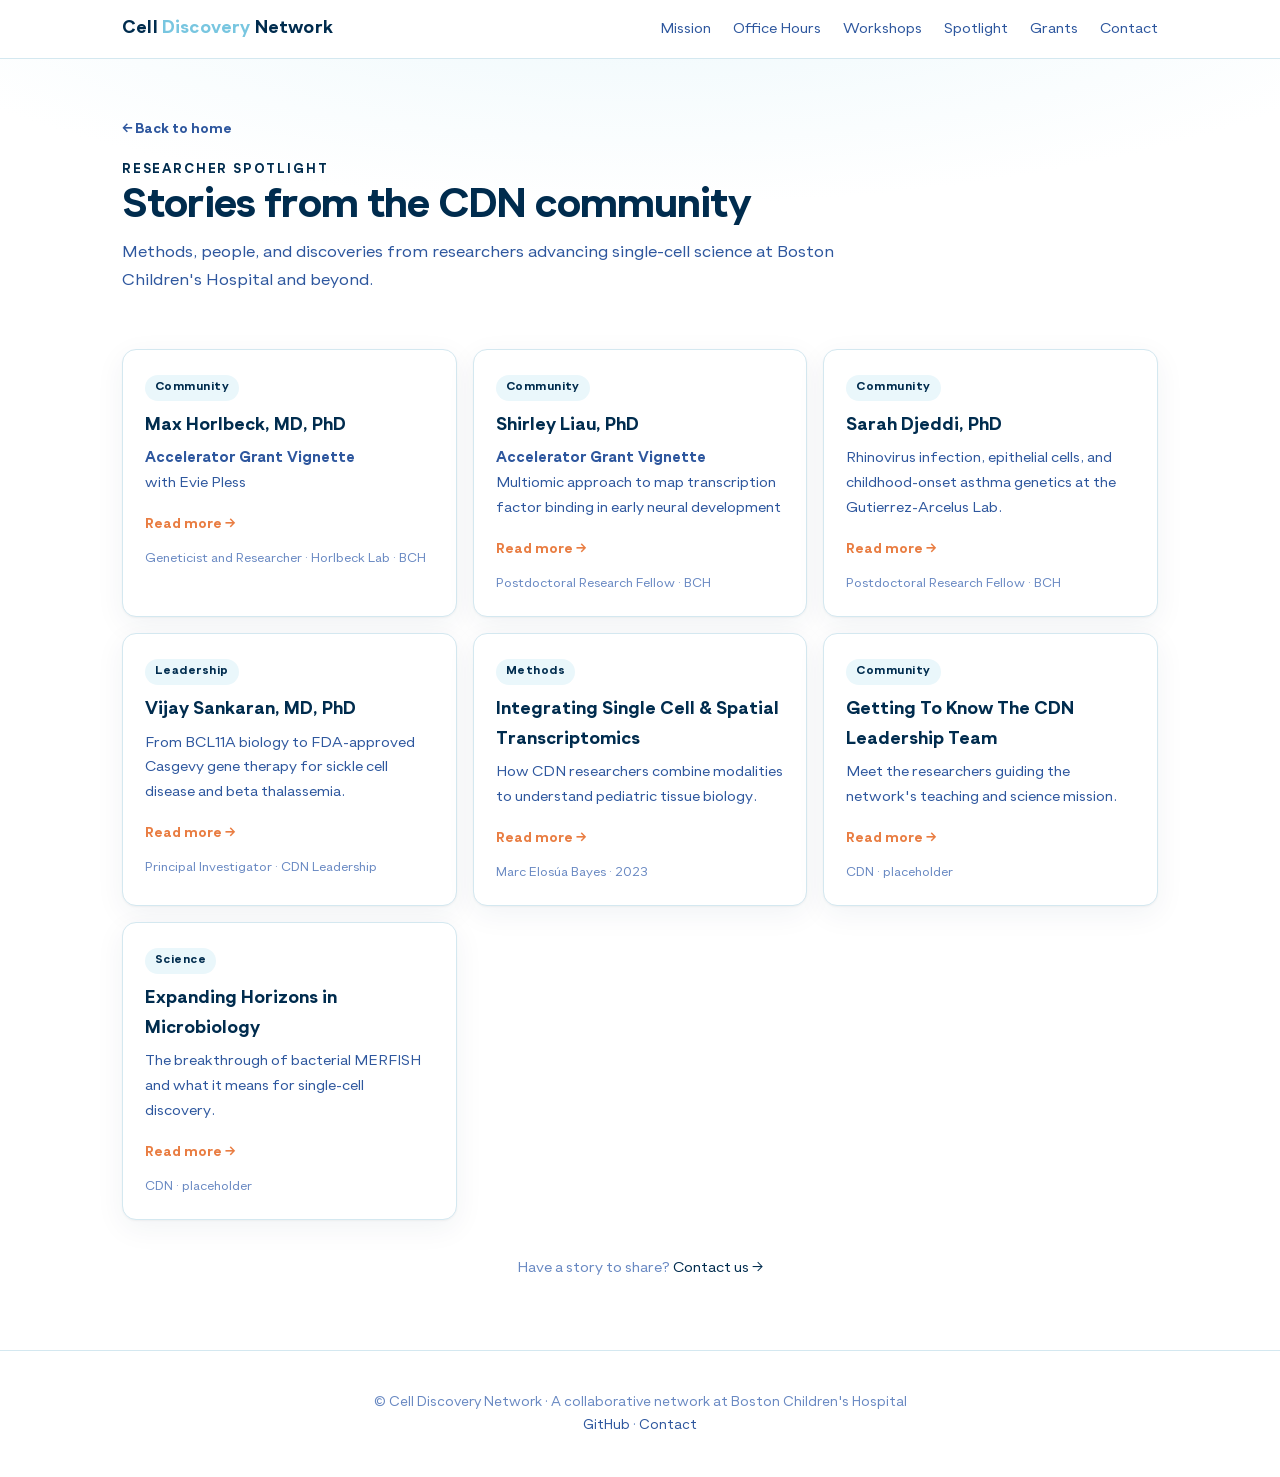
==== spotlight/index.html @ 31e7313d "fix formating" ====
<!DOCTYPE html>
<html lang="en">
<head>
  <meta charset="utf-8">
  <meta name="viewport" content="width=device-width, initial-scale=1">
  <title>Researcher Spotlight — Cell Discovery Network</title>
  <meta name="description" content="Stories from the Cell Discovery Network community — methods, people, and discoveries.">
  <link rel="stylesheet" href="../styles.css?v=2">
</head>
<body>

  <nav class="nav">
    <div class="wrap">
      <a class="brand" href="../index.html">Cell <span>Discovery</span> Network</a>
      <div class="links">
        <a href="../index.html#mission">Mission</a>
        <a href="../index.html#office-hours">Office Hours</a>
        <a href="../index.html#workshops">Workshops</a>
        <a href="./">Spotlight</a>
        <a href="../index.html#grants">Grants</a>
        <a href="../index.html#contact">Contact</a>
      </div>
    </div>
  </nav>

  <header class="page-hero">
    <div class="wrap">
      <a class="back" href="../index.html#spotlight">← Back to home</a>
      <div class="eyebrow">Researcher Spotlight</div>
      <h1>Stories from the CDN community</h1>
      <p class="lead" style="margin-bottom: 0;">
        Methods, people, and discoveries from researchers advancing single-cell science
        at Boston Children's Hospital and beyond.
      </p>
    </div>
  </header>

  <section>
    <div class="wrap">
      <div class="grid">
        <article class="card">
          <a class="card-link" href="max-horlbeck-evie-pless.html">
            <span class="pill pill-seafoam">Community</span>
            <h3>Max Horlbeck, MD, PhD</h3>
            <p><b>Accelerator Grant Vignette</b><br> with Evie Pless</p>
            <span class="more">Read more →</span>
            <div class="meta">Geneticist and Researcher · Horlbeck Lab · BCH</div>
          </a>
        </article>
        <article class="card">
          <a class="card-link" href="shirley-liau.html">
            <span class="pill pill-seafoam">Community</span>
            <h3>Shirley Liau, PhD</h3>
            <p><b>Accelerator Grant Vignette</b><br> Multiomic approach to map transcription factor binding in early neural development</p>
            <span class="more">Read more →</span>
            <div class="meta">Postdoctoral Research Fellow · BCH</div>
          </a>
        </article>
        <article class="card">
          <a class="card-link" href="sarah-djeddi.html">
            <span class="pill pill-seafoam">Community</span>
            <h3>Sarah Djeddi, PhD</h3>
            <p>Rhinovirus infection, epithelial cells, and childhood-onset asthma genetics at the Gutierrez-Arcelus Lab.</p>
            <span class="more">Read more →</span>
            <div class="meta">Postdoctoral Research Fellow · BCH</div>
          </a>
        </article>
        <article class="card">
          <a class="card-link" href="vijay-sankaran.html">
            <span class="pill pill-gold">Leadership</span>
            <h3>Vijay Sankaran, MD, PhD</h3>
            <p>From BCL11A biology to FDA-approved Casgevy gene therapy for sickle cell disease and beta thalassemia.</p>
            <span class="more">Read more →</span>
            <div class="meta">Principal Investigator · CDN Leadership</div>
          </a>
        </article>
        <article class="card">
          <a class="card-link" href="single-cell-spatial.html">
            <span class="pill pill-lavender">Methods</span>
            <h3>Integrating Single Cell &amp; Spatial Transcriptomics</h3>
            <p>How CDN researchers combine modalities to understand pediatric tissue biology.</p>
            <span class="more">Read more →</span>
            <div class="meta">Marc Elosúa Bayes · 2023</div>
          </a>
        </article>
        <article class="card">
          <a class="card-link" href="leadership-team.html">
            <span class="pill pill-seafoam">Community</span>
            <h3>Getting To Know The CDN Leadership Team</h3>
            <p>Meet the researchers guiding the network's teaching and science mission.</p>
            <span class="more">Read more →</span>
            <div class="meta">CDN · placeholder</div>
          </a>
        </article>
        <article class="card">
          <a class="card-link" href="bacterial-merfish.html">
            <span class="pill pill-gold">Science</span>
            <h3>Expanding Horizons in Microbiology</h3>
            <p>The breakthrough of bacterial MERFISH and what it means for single-cell discovery.</p>
            <span class="more">Read more →</span>
            <div class="meta">CDN · placeholder</div>
          </a>
        </article>
      </div>

      <p style="margin-top: 36px; text-align: center; color: var(--muted); font-size: 15px;">
        Have a story to share?
        <a href="mailto:celldiscoverynetwork@childrens.harvard.edu?subject=Researcher%20Spotlight%20submission">Contact us →</a>
      </p>
    </div>
  </section>

  <footer>
    <div class="wrap">
      © Cell Discovery Network · A collaborative network at Boston Children's Hospital<br>
      <a href="https://github.com/CellDiscoveryNetwork">GitHub</a> ·
      <a href="mailto:celldiscoverynetwork@childrens.harvard.edu">Contact</a>
    </div>
  </footer>

</body>
</html>
---- styles.css ----
/* ===== Cell Discovery Network — landing page ===== */

@font-face {
  font-family: "Gramatika";
  src: url("assets/fonts/Gramatika-Regular.ttf") format("truetype");
  font-weight: 400;
  font-style: normal;
  font-display: swap;
}
@font-face {
  font-family: "Gramatika";
  src: url("assets/fonts/Gramatika-Medium.ttf") format("truetype");
  font-weight: 500;
  font-style: normal;
  font-display: swap;
}
@font-face {
  font-family: "Gramatika";
  src: url("assets/fonts/Gramatika-Bold.ttf") format("truetype");
  font-weight: 600;
  font-style: normal;
  font-display: swap;
}
@font-face {
  font-family: "Gramatika";
  src: url("assets/fonts/Gramatika-Bold.ttf") format("truetype");
  font-weight: 700;
  font-style: normal;
  font-display: swap;
}

:root {
  --bg: #ffffff;
  --bg-soft: #f0f9fc;
  --bg-card: #ffffff;
  --ink: #002c4e;
  --ink-soft: #2e579e;
  --muted: #6888c2;
  --line: #d4e8f0;
  --accent: #002c4e;
  --accent-2: #e97d42;
  --accent-soft: #eaf7fb;
  --cdn-sky: #78c6e0;
  --cdn-seafoam: #6abcb6;
  --cdn-lavender: #d48bd3;
  --cdn-gold: #ffb653;
  --max: 1080px;
  --radius: 14px;
  --shadow: 0 1px 2px rgba(0, 0, 0, 0.04), 0 8px 30px rgba(0, 44, 78, 0.06);
  /* Brand font: Gramatika (self-hosted). Urbanist only as emergency fallback. */
  --font: "Gramatika", "Urbanist", -apple-system, BlinkMacSystemFont, "Segoe UI", sans-serif;
}

* { box-sizing: border-box; }
html { scroll-behavior: smooth; }
body {
  margin: 0;
  background: var(--bg);
  color: var(--ink);
  font-family: var(--font);
  font-weight: 400;
  font-size: 17px;
  line-height: 1.65;
  -webkit-font-smoothing: antialiased;
}

a { color: var(--accent); text-decoration: none; }
a:hover { text-decoration: underline; }
.wrap { max-width: var(--max); margin: 0 auto; padding: 0 22px; }

.nav {
  position: sticky;
  top: 0;
  z-index: 50;
  background: rgba(255, 255, 255, 0.86);
  backdrop-filter: saturate(180%) blur(10px);
  border-bottom: 1px solid var(--line);
}
.nav .wrap {
  display: flex;
  align-items: center;
  justify-content: space-between;
  height: 58px;
}
.nav .brand {
  font-weight: 600;
  letter-spacing: 0.01em;
  font-size: 18px;
  color: var(--ink);
}
.nav .brand span { color: var(--cdn-sky); }
.nav .links { display: flex; gap: 22px; font-size: 15px; }
.nav .links a { color: var(--ink-soft); }
.nav .links a:hover { color: var(--accent); text-decoration: none; }
@media (max-width: 720px) { .nav .links { display: none; } }

.hero {
  padding: 72px 0 46px;
  text-align: center;
  background: radial-gradient(1200px 380px at 50% -120px, var(--accent-soft), transparent 70%);
}
.eyebrow {
  font-size: 13px;
  letter-spacing: 0.14em;
  text-transform: uppercase;
  color: var(--accent);
  font-weight: 600;
}
.hero h1 {
  font-family: var(--font);
  font-size: clamp(32px, 5vw, 56px);
  line-height: 1.12;
  margin: 14px auto 0;
  font-weight: 700;
  max-width: 820px;
  letter-spacing: -0.02em;
}
.hero .tag {
  font-size: clamp(17px, 2.2vw, 20px);
  color: var(--ink-soft);
  max-width: 720px;
  margin: 18px auto 0;
}

.btns {
  display: flex;
  flex-wrap: wrap;
  gap: 12px;
  justify-content: center;
  margin: 30px 0 4px;
}
.btn {
  display: inline-flex;
  align-items: center;
  gap: 9px;
  border: 1px solid var(--line);
  background: var(--bg-card);
  color: var(--ink);
  padding: 11px 18px;
  border-radius: 999px;
  font-weight: 600;
  font-size: 15px;
  box-shadow: var(--shadow);
  transition: 0.15s;
}
.btn:hover { text-decoration: none; transform: translateY(-1px); border-color: var(--accent); color: var(--accent); }
.btn.primary { background: var(--accent); color: #fff; border-color: var(--accent); }
.btn.primary:hover { background: #001f38; color: #fff; }
.btn.cta { background: var(--accent-2); color: #fff; border-color: var(--accent-2); }
.btn.cta:hover { background: #d56a2f; color: #fff; border-color: #d56a2f; }

section { padding: 54px 0; }
section.alt {
  background: var(--bg-soft);
  border-top: 1px solid var(--line);
  border-bottom: 1px solid var(--line);
}
.h2 {
  font-family: var(--font);
  font-size: clamp(26px, 3.6vw, 38px);
  font-weight: 700;
  margin: 0 0 6px;
  letter-spacing: -0.02em;
}
.lead { color: var(--ink-soft); max-width: 760px; margin: 0 0 26px; }
.center { text-align: center; margin-left: auto; margin-right: auto; }

.calendar-wrap {
  border: 1px solid var(--line);
  border-radius: var(--radius);
  overflow: hidden;
  box-shadow: var(--shadow);
  background: var(--bg-card);
}
.calendar-wrap iframe {
  display: block;
  width: 100%;
  height: 600px;
  border: 0;
}
@media (max-width: 720px) {
  .calendar-wrap iframe { height: 450px; }
}

.grid { display: grid; grid-template-columns: repeat(3, 1fr); gap: 16px; }
@media (max-width: 820px) { .grid { grid-template-columns: 1fr; } }

.card {
  background: var(--bg-card);
  border: 1px solid var(--line);
  border-radius: var(--radius);
  padding: 22px;
  box-shadow: var(--shadow);
}
.card h3 { margin: 0 0 6px; font-size: 18px; font-weight: 600; }
.card .pill {
  display: inline-block;
  font-size: 12px;
  font-weight: 600;
  letter-spacing: 0.04em;
  color: var(--accent);
  background: var(--accent-soft);
  padding: 3px 10px;
  border-radius: 999px;
  margin-bottom: 10px;
}
.card p { margin: 0 0 14px; color: var(--ink-soft); font-size: 15px; }
.card .more { font-weight: 600; font-size: 14px; color: var(--accent-2); }
.card .meta { font-size: 13px; color: var(--muted); margin-top: 10px; }

.cats { display: grid; grid-template-columns: repeat(4, 1fr); gap: 14px; }
@media (max-width: 820px) { .cats { grid-template-columns: repeat(2, 1fr); } }
.cat {
  border: 1px solid var(--line);
  border-radius: var(--radius);
  padding: 18px;
  background: var(--bg-card);
  box-shadow: var(--shadow);
}
.cat h4 { margin: 0 0 6px; font-size: 16px; font-weight: 600; }
.cat p { margin: 0; font-size: 14px; color: var(--ink-soft); }
.cat a { font-weight: 600; font-size: 14px; }

.pill-seafoam { color: #3d8a84; background: #e8f6f5; }
.pill-lavender { color: #9a4a99; background: #f9edf9; }
.pill-gold { color: #b87a00; background: #fff4e3; }

.video-highlight {
  margin-top: 36px;
  padding: 28px;
  background: var(--bg-card);
  border: 1px solid var(--line);
  border-radius: var(--radius);
  box-shadow: var(--shadow);
}
.video-highlight h3 {
  margin: 0 0 6px;
  font-size: 20px;
  font-weight: 600;
}
.video-highlight > p {
  margin: 0 0 18px;
  color: var(--ink-soft);
  font-size: 15px;
  max-width: 720px;
}
.video-wrap {
  position: relative;
  width: 100%;
  aspect-ratio: 16 / 9;
  border-radius: 10px;
  overflow: hidden;
  background: #001a2e;
}
.video-wrap iframe {
  position: absolute;
  inset: 0;
  width: 100%;
  height: 100%;
  border: 0;
}

.team-grid { display: grid; grid-template-columns: repeat(2, 1fr); gap: 16px; }
@media (max-width: 720px) { .team-grid { grid-template-columns: 1fr; } }
.team-grid .card h3 { font-size: 17px; }

.contact-list { list-style: none; padding: 0; margin: 0; }
.contact-list li { margin: 0 0 10px; color: var(--ink-soft); }
.contact-list a { font-weight: 600; }

footer {
  padding: 40px 0;
  border-top: 1px solid var(--line);
  color: var(--muted);
  font-size: 14px;
  text-align: center;
}
footer a { color: var(--ink-soft); }

/* Spotlight archive & story pages */
.page-hero {
  padding: 56px 0 0;
  background: radial-gradient(1200px 380px at 50% -120px, var(--accent-soft), transparent 70%);
}
.page-hero .back {
  display: inline-block;
  font-size: 14px;
  font-weight: 600;
  color: var(--ink-soft);
  margin-bottom: 18px;
}
.page-hero .back:hover { color: var(--accent); text-decoration: none; }
.page-hero h1 {
  font-size: clamp(28px, 4vw, 42px);
  font-weight: 700;
  letter-spacing: -0.02em;
  margin: 0 0 10px;
  max-width: 820px;
  line-height: 1.15;
}
.story {
  padding: 12px 0 64px;
}
.story-meta {
  color: var(--muted);
  font-size: 14px;
  margin: 0 0 12px;
}
.story-body {
  max-width: 720px;
}
.story-affiliation {
  display: grid;
  gap: 6px;
  margin: 0 0 28px;
  padding: 16px 18px;
  background: var(--bg-soft);
  border: 1px solid var(--line);
  border-radius: var(--radius);
  color: var(--ink-soft);
  font-size: 15px;
}
.story-affiliation a {
  color: inherit;
  text-decoration: underline;
  text-underline-offset: 2px;
}
.story-affiliation a:hover {
  color: var(--accent-2);
}
.story-portrait {
  margin: 0 0 28px;
  max-width: 280px;
}
.story-portrait img {
  display: block;
  width: 100%;
  height: auto;
  border-radius: 12px;
  border: 1px solid var(--line);
  box-shadow: var(--shadow);
}
.story-body p {
  color: var(--ink-soft);
  margin: 0 0 1.1em;
}
.story-body h2 {
  font-size: 22px;
  font-weight: 700;
  margin: 1.6em 0 0.5em;
  letter-spacing: -0.01em;
}
.story-figure {
  margin: 1.6em 0;
  text-align: left;
}
.story-figure img {
  display: block;
  width: auto;
  max-width: 100%;
  height: auto;
  margin: 0 auto;
  border-radius: 10px;
  border: 1px solid var(--line);
  background: var(--bg-card);
}
.story-figure figcaption {
  margin-top: 10px;
  font-size: 14px;
  color: var(--muted);
  line-height: 1.5;
  text-align: left;
}
.story-body .refs {
  padding-left: 1.2em;
  margin: 0 0 1.2em;
}
.story-body .refs li {
  margin: 0 0 0.75em;
  color: var(--ink-soft);
  font-size: 14.5px;
  line-height: 1.55;
}
.story-nav {
  margin-top: 40px;
  padding-top: 24px;
  border-top: 1px solid var(--line);
  display: flex;
  flex-wrap: wrap;
  gap: 12px;
  justify-content: space-between;
}
.card a.card-link {
  color: inherit;
  text-decoration: none;
  display: block;
}
.card a.card-link:hover h3 { color: var(--accent-2); }
.card a.card-link:hover { text-decoration: none; }
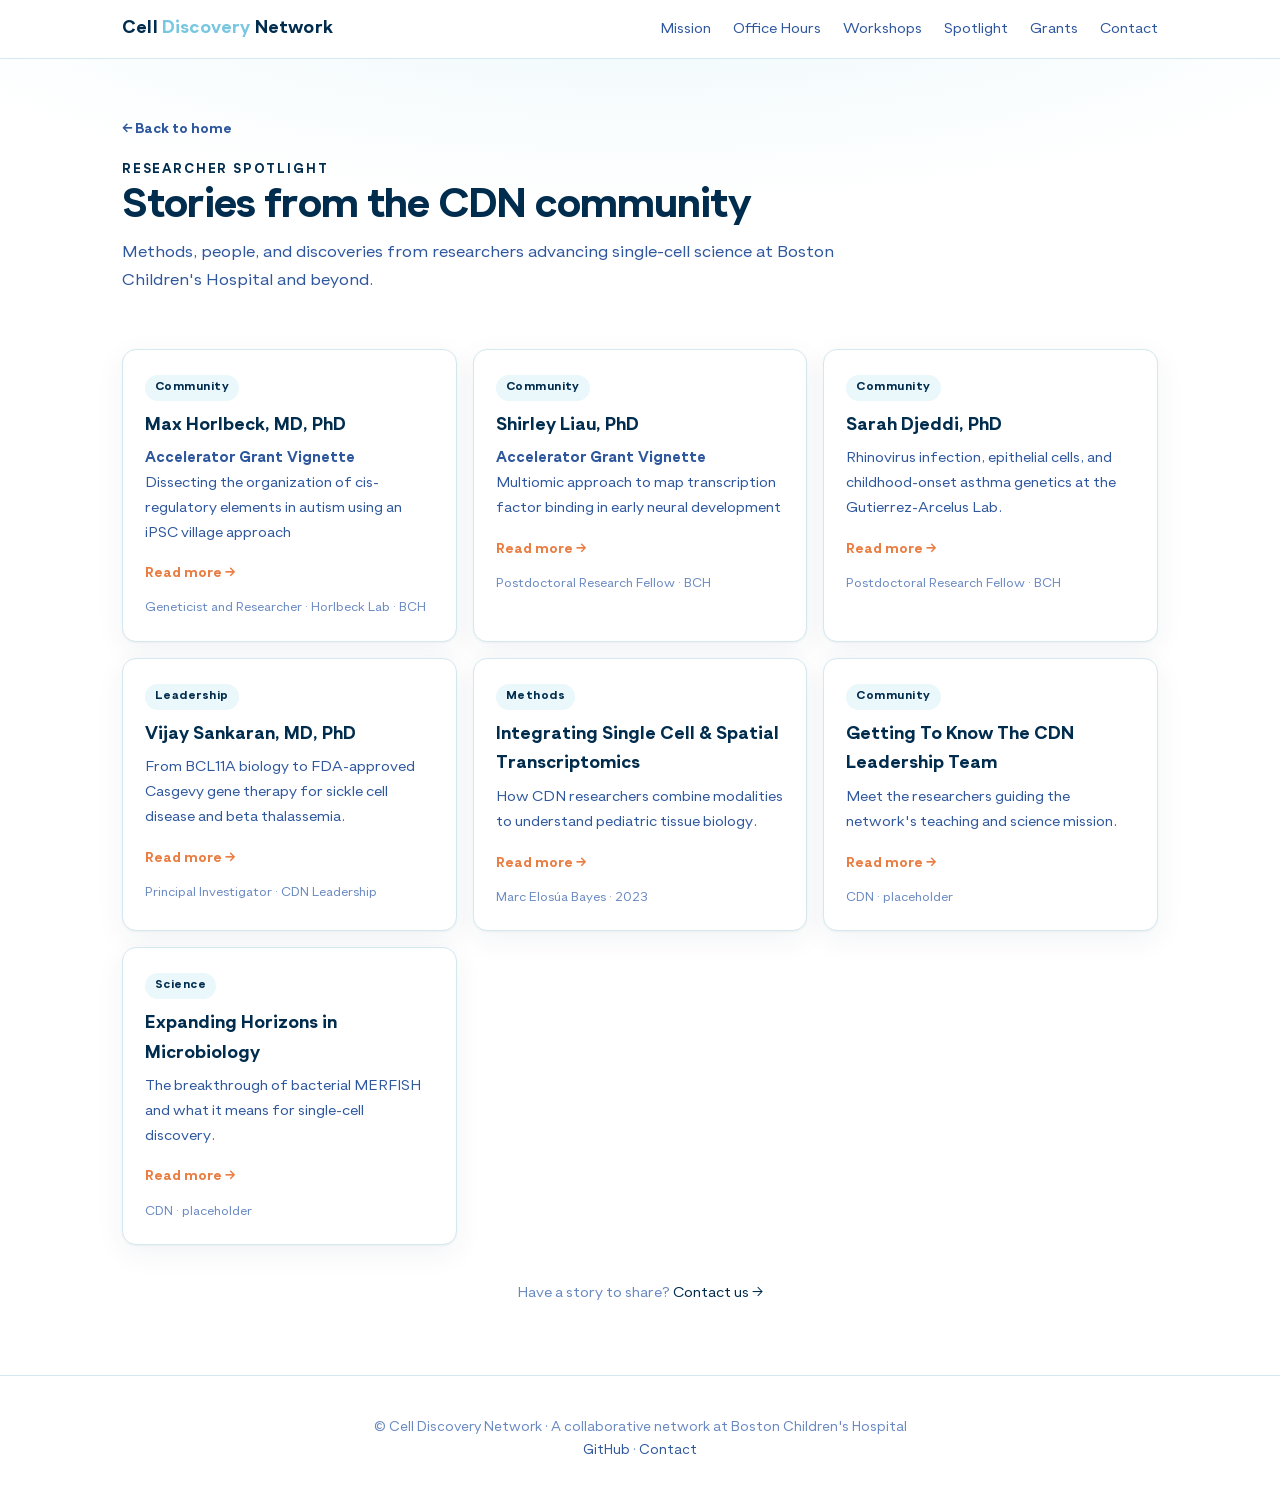
==== commit fc93354d: "change MH-EP card" ====
--- a/spotlight/index.html
+++ b/spotlight/index.html
@@ -5,7 +5,7 @@
   <meta name="viewport" content="width=device-width, initial-scale=1">
   <title>Researcher Spotlight — Cell Discovery Network</title>
   <meta name="description" content="Stories from the Cell Discovery Network community — methods, people, and discoveries.">
-  <link rel="stylesheet" href="../styles.css?v=2">
+  <link rel="stylesheet" href="../styles.css?v=3">
 </head>
 <body>
 
@@ -42,7 +42,7 @@
           <a class="card-link" href="max-horlbeck-evie-pless.html">
             <span class="pill pill-seafoam">Community</span>
             <h3>Max Horlbeck, MD, PhD</h3>
-            <p><b>Accelerator Grant Vignette</b><br> with Evie Pless</p>
+            <p><b>Accelerator Grant Vignette</b><br>Dissecting the organization of cis-regulatory elements in autism using an iPSC village approach</p>
             <span class="more">Read more →</span>
             <div class="meta">Geneticist and Researcher · Horlbeck Lab · BCH</div>
           </a>
--- a/styles.css
+++ b/styles.css
@@ -371,6 +371,28 @@
   line-height: 1.5;
   text-align: left;
 }
+.story-table {
+  width: auto;
+  max-width: 100%;
+  margin: 1.6em auto;
+  border-collapse: collapse;
+  font-size: 15px;
+  color: var(--ink-soft);
+  text-align: left;
+}
+.story-table th,
+.story-table td {
+  border: 1px solid var(--ink);
+  padding: 10px 14px;
+  text-align: left;
+  font-weight: 400;
+}
+.story-table tr:first-child th,
+.story-table tr:first-child td,
+.story-table tr:last-child th,
+.story-table tr:last-child td {
+  font-weight: 700;
+}
 .story-body .refs {
   padding-left: 1.2em;
   margin: 0 0 1.2em;
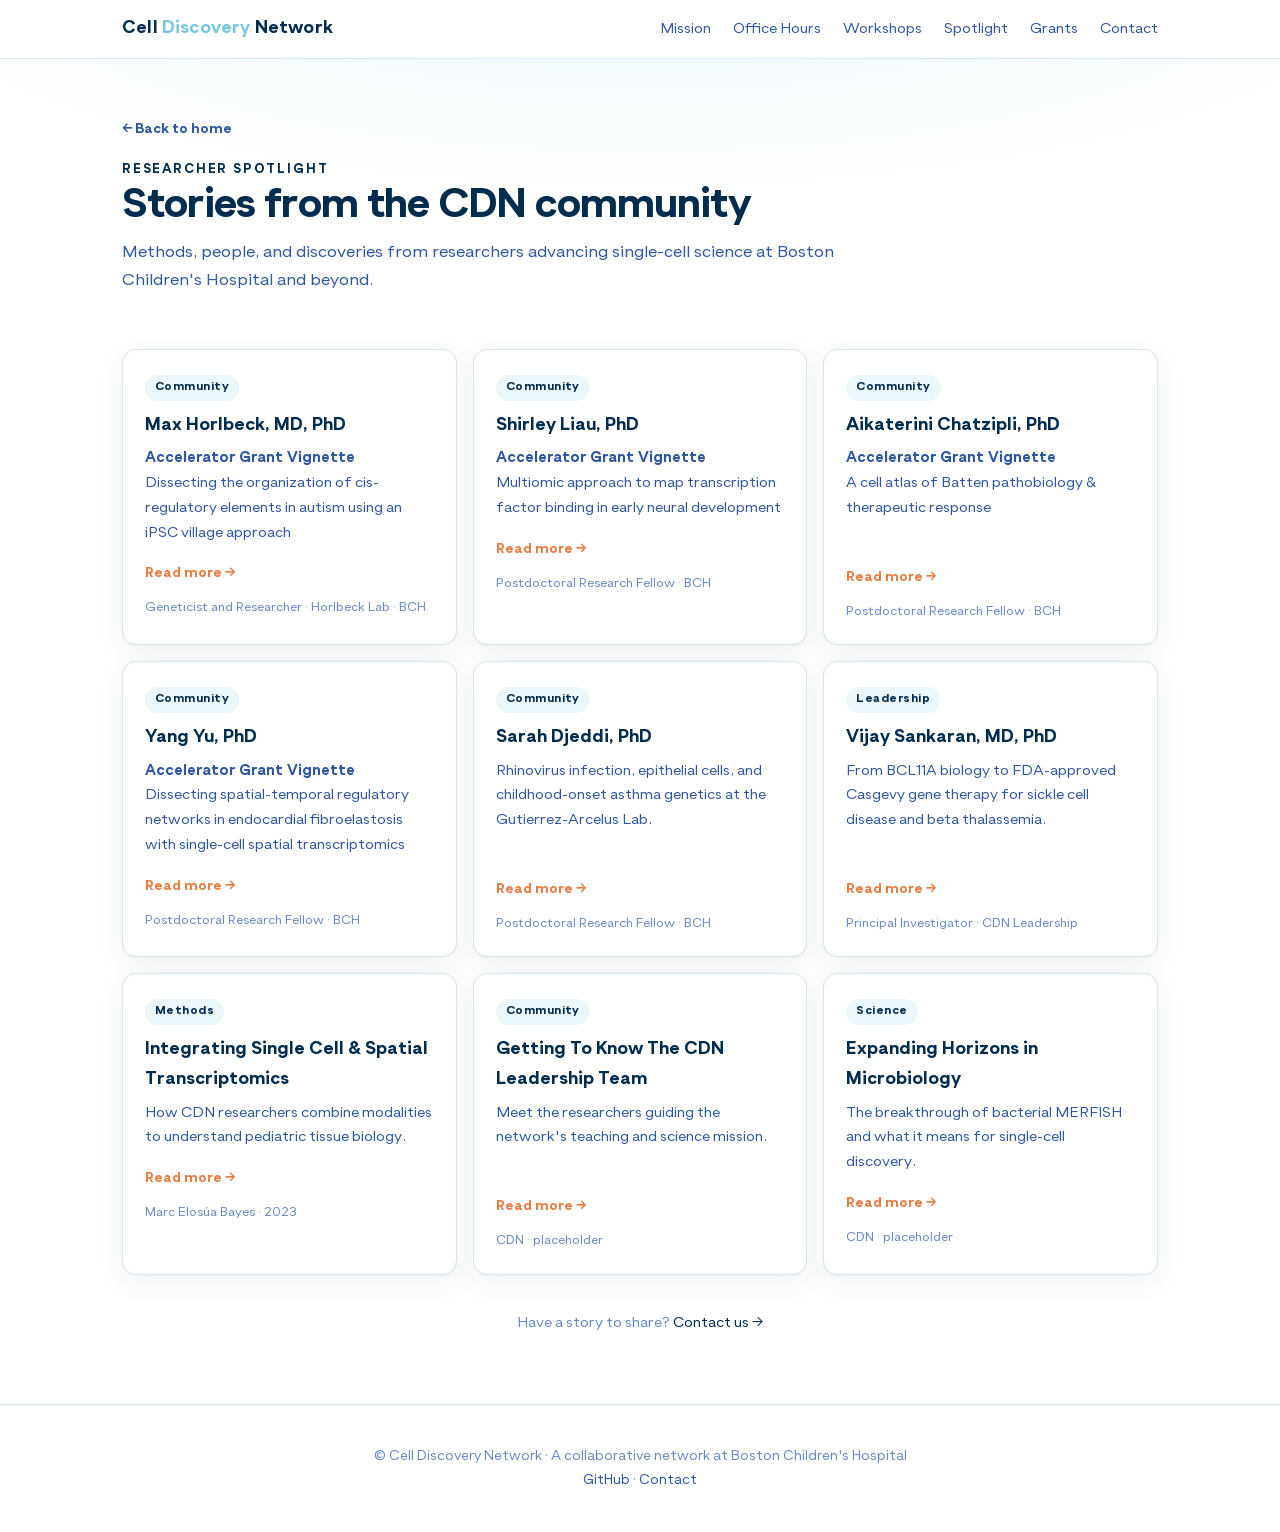
==== commit 3718fc7a: "update index.htmls" ====
--- a/spotlight/index.html
+++ b/spotlight/index.html
@@ -57,10 +57,28 @@
           </a>
         </article>
         <article class="card">
+          <a class="card-link" href="aikaterini-chatzipli.pdf">
+            <span class="pill pill-seafoam">Community</span>
+            <h3>Aikaterini Chatzipli, PhD</h3>
+            <p><b>Accelerator Grant Vignette</b><br> A cell atlas of Batten pathobiology & therapeutic response</p><br>
+            <span class="more">Read more →</span>
+            <div class="meta">Postdoctoral Research Fellow · BCH</div>
+          </a>
+        </article>
+        <article class="card">
+          <a class="card-link" href="yang-yu.pdf">
+            <span class="pill pill-seafoam">Community</span>
+            <h3>Yang Yu, PhD</h3>
+            <p><b>Accelerator Grant Vignette</b><br> Dissecting spatial-temporal regulatory networks in endocardial fibroelastosis with single-cell spatial transcriptomics</p>
+            <span class="more">Read more →</span>
+            <div class="meta">Postdoctoral Research Fellow · BCH</div>
+          </a>
+        </article>
+        <article class="card">
           <a class="card-link" href="sarah-djeddi.html">
             <span class="pill pill-seafoam">Community</span>
             <h3>Sarah Djeddi, PhD</h3>
-            <p>Rhinovirus infection, epithelial cells, and childhood-onset asthma genetics at the Gutierrez-Arcelus Lab.</p>
+            <p>Rhinovirus infection, epithelial cells, and childhood-onset asthma genetics at the Gutierrez-Arcelus Lab.</p><br>
             <span class="more">Read more →</span>
             <div class="meta">Postdoctoral Research Fellow · BCH</div>
           </a>
@@ -69,7 +87,7 @@
           <a class="card-link" href="vijay-sankaran.html">
             <span class="pill pill-gold">Leadership</span>
             <h3>Vijay Sankaran, MD, PhD</h3>
-            <p>From BCL11A biology to FDA-approved Casgevy gene therapy for sickle cell disease and beta thalassemia.</p>
+            <p>From BCL11A biology to FDA-approved Casgevy gene therapy for sickle cell disease and beta thalassemia.</p><br>
             <span class="more">Read more →</span>
             <div class="meta">Principal Investigator · CDN Leadership</div>
           </a>
@@ -87,7 +105,7 @@
           <a class="card-link" href="leadership-team.html">
             <span class="pill pill-seafoam">Community</span>
             <h3>Getting To Know The CDN Leadership Team</h3>
-            <p>Meet the researchers guiding the network's teaching and science mission.</p>
+            <p>Meet the researchers guiding the network's teaching and science mission.</p><br>
             <span class="more">Read more →</span>
             <div class="meta">CDN · placeholder</div>
           </a>
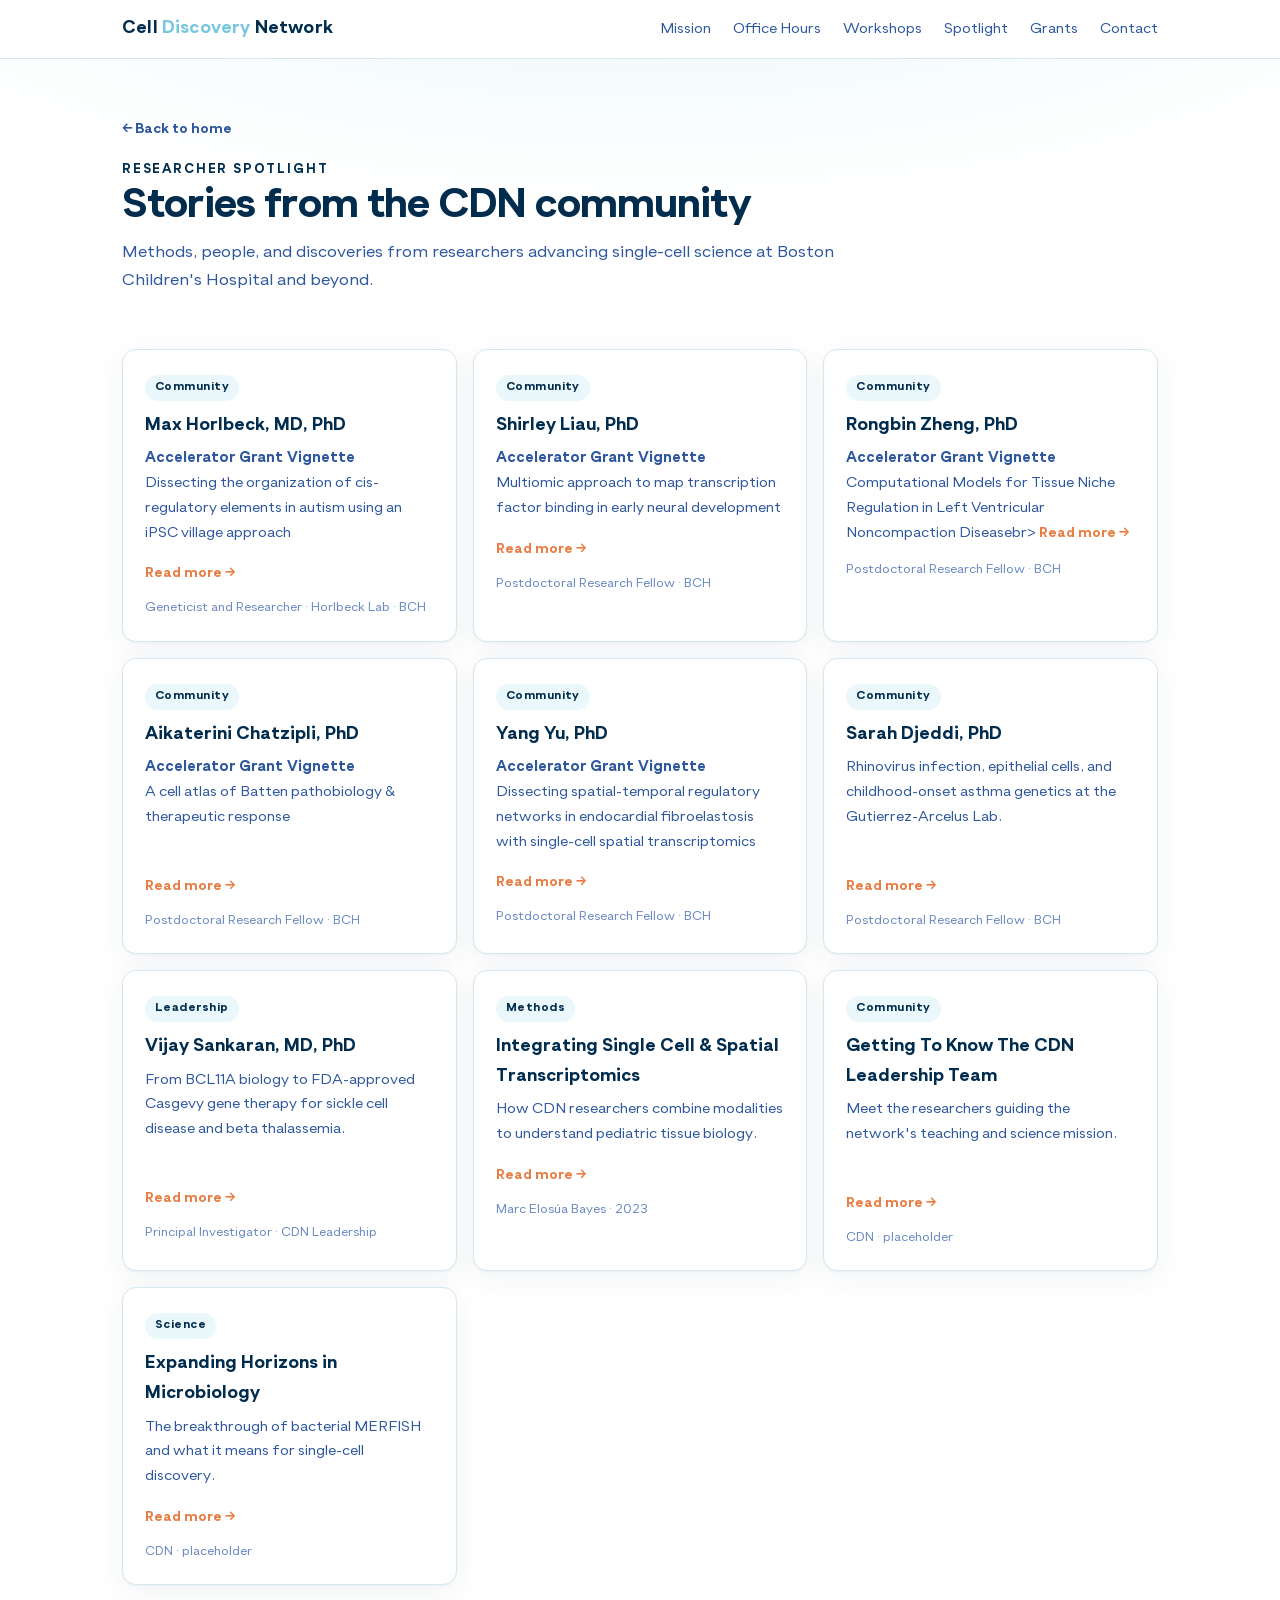
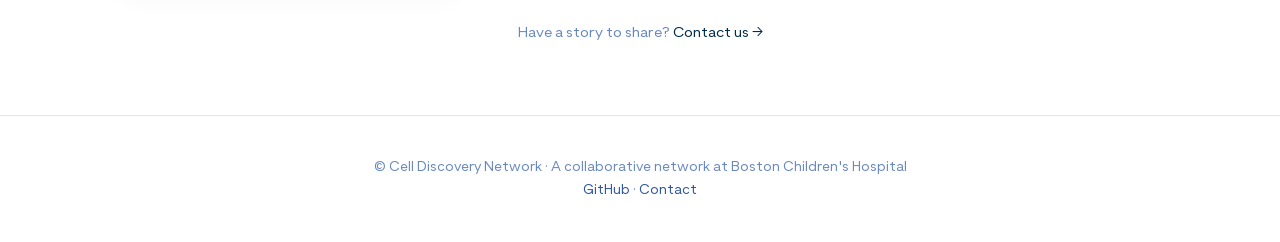
==== commit dc5f9355: "add RZ" ====
--- a/spotlight/index.html
+++ b/spotlight/index.html
@@ -52,6 +52,15 @@
             <span class="pill pill-seafoam">Community</span>
             <h3>Shirley Liau, PhD</h3>
             <p><b>Accelerator Grant Vignette</b><br> Multiomic approach to map transcription factor binding in early neural development</p>
+            <span class="more">Read more →</span>
+            <div class="meta">Postdoctoral Research Fellow · BCH</div>
+          </a>
+        </article>
+        <article class="card">
+          <a class="card-link" href="rongbin-zheng.pdf">
+            <span class="pill pill-seafoam">Community</span>
+            <h3>Rongbin Zheng, PhD</h3>
+            <p><b>Accelerator Grant Vignette</b><br> Computational Models for Tissue Niche Regulation in ​​Left Ventricular Noncompaction Diseasebr>
             <span class="more">Read more →</span>
             <div class="meta">Postdoctoral Research Fellow · BCH</div>
           </a>
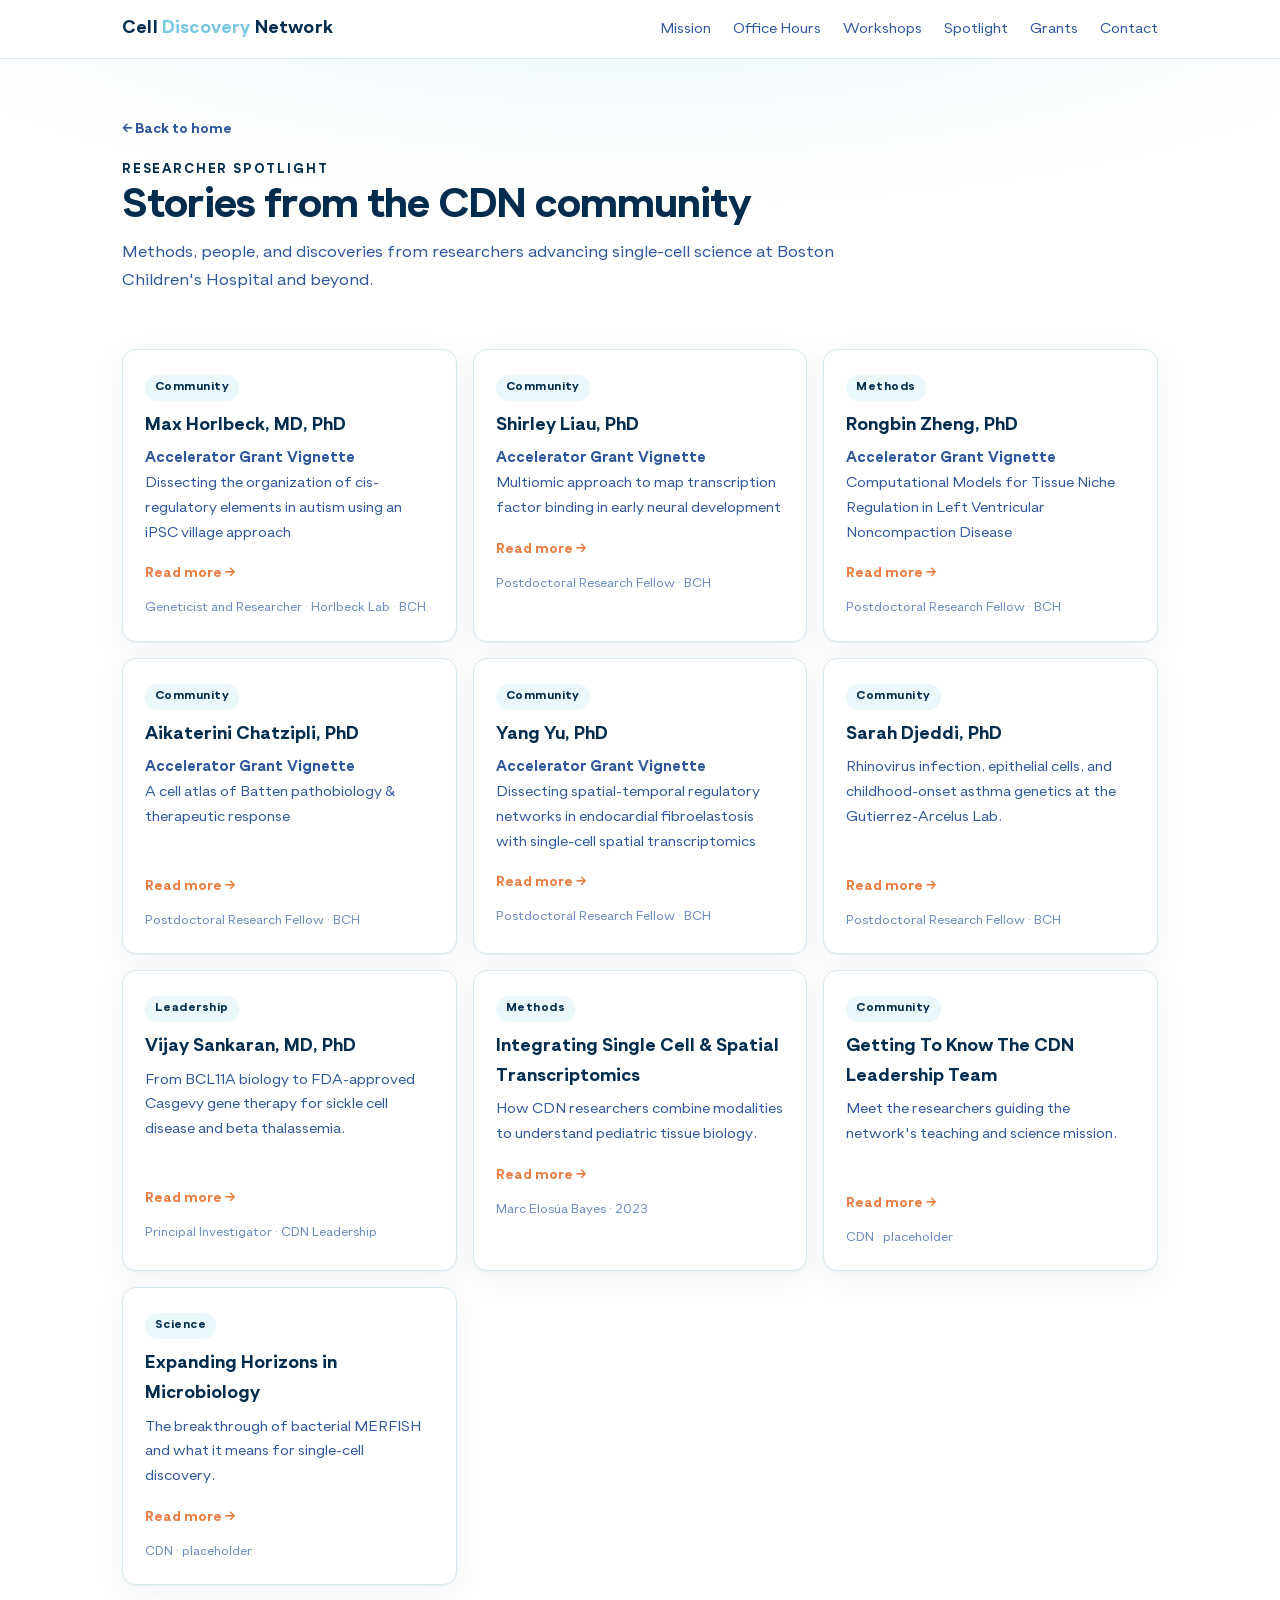
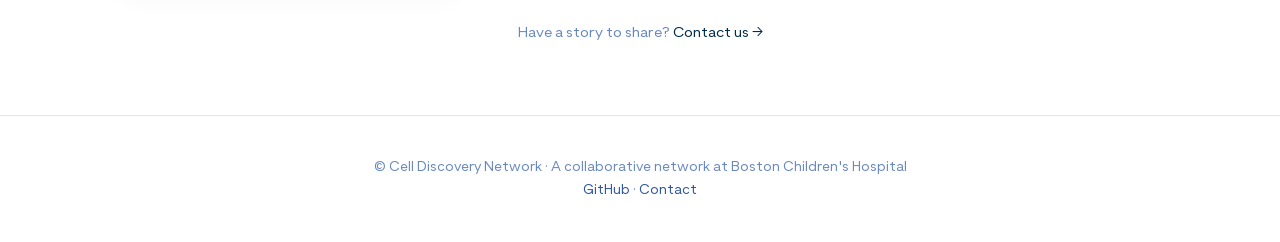
==== commit f1f5123d: "fix formatting" ====
--- a/spotlight/index.html
+++ b/spotlight/index.html
@@ -58,9 +58,9 @@
         </article>
         <article class="card">
           <a class="card-link" href="rongbin-zheng.pdf">
-            <span class="pill pill-seafoam">Community</span>
+            <span class="pill pill-seafoam">Methods</span>
             <h3>Rongbin Zheng, PhD</h3>
-            <p><b>Accelerator Grant Vignette</b><br> Computational Models for Tissue Niche Regulation in ​​Left Ventricular Noncompaction Diseasebr>
+            <p><b>Accelerator Grant Vignette</b><br> Computational Models for Tissue Niche Regulation in ​​Left Ventricular Noncompaction Disease</p>
             <span class="more">Read more →</span>
             <div class="meta">Postdoctoral Research Fellow · BCH</div>
           </a>
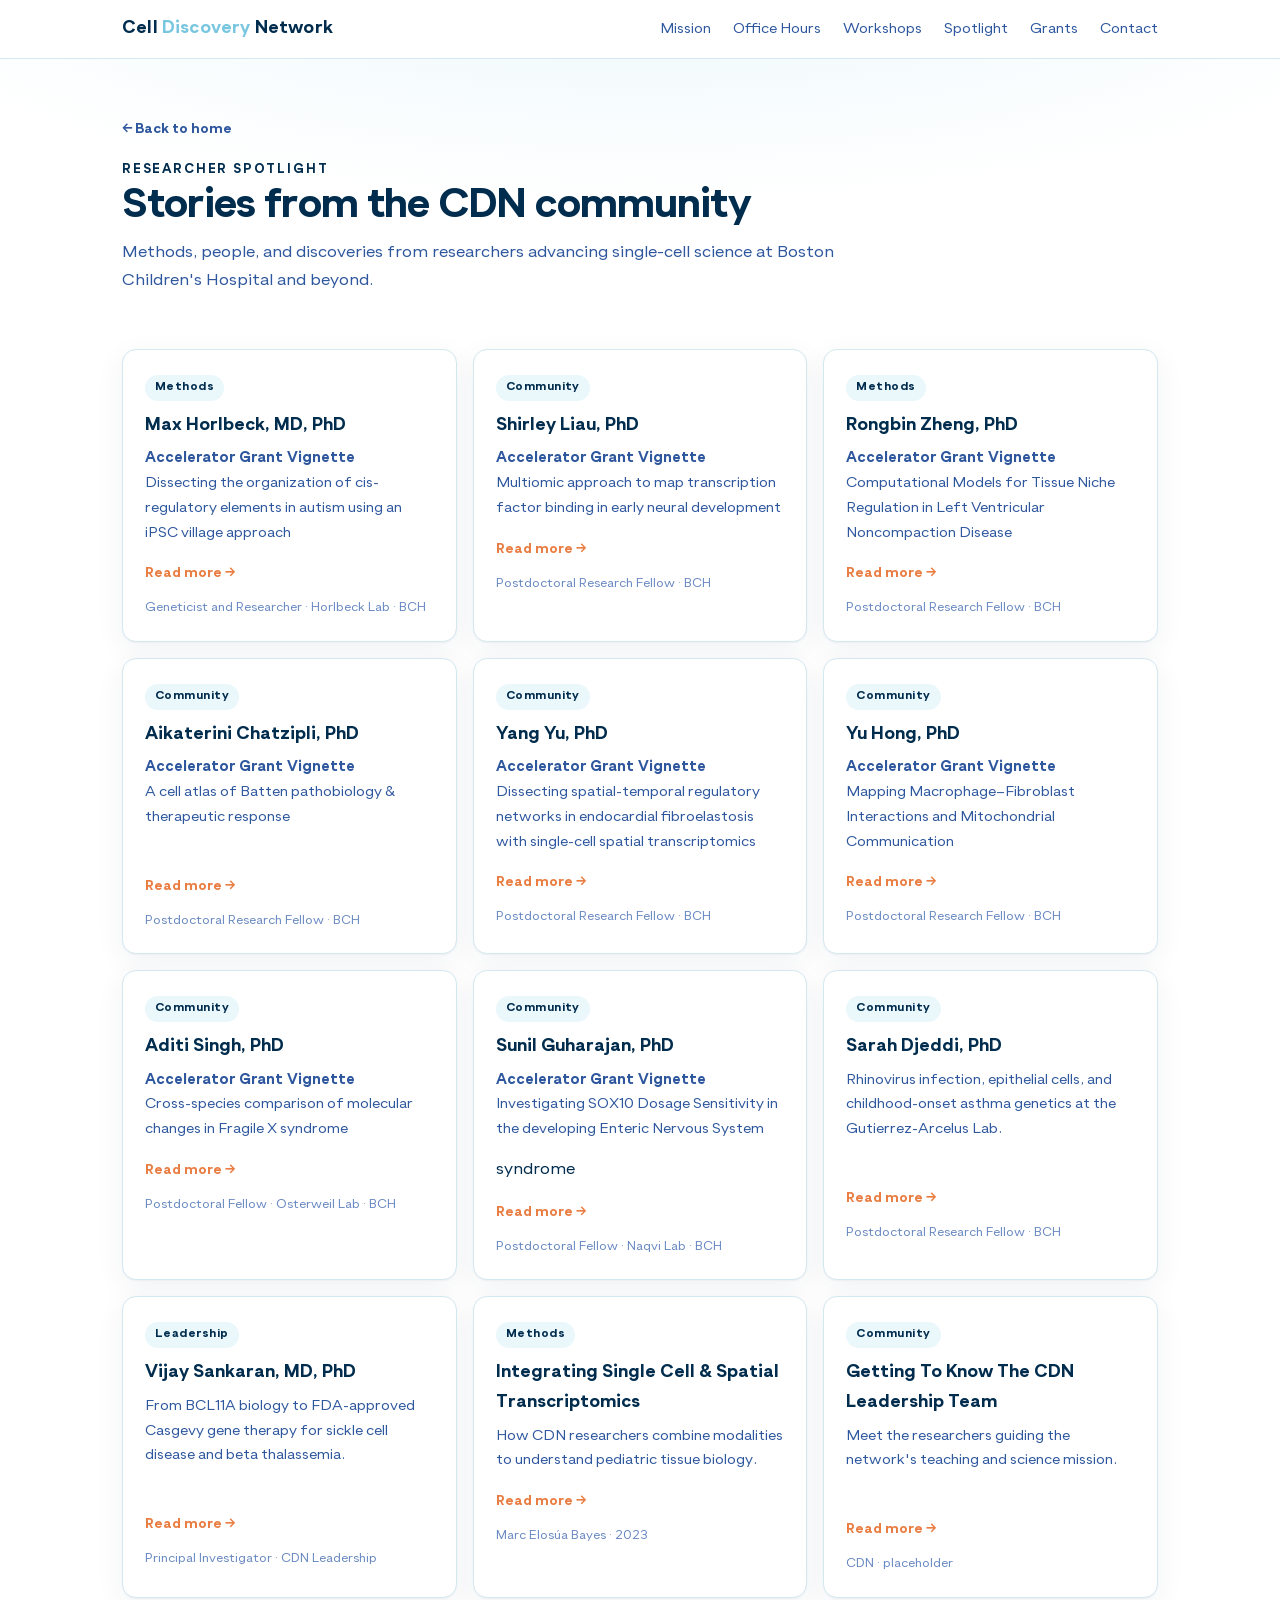
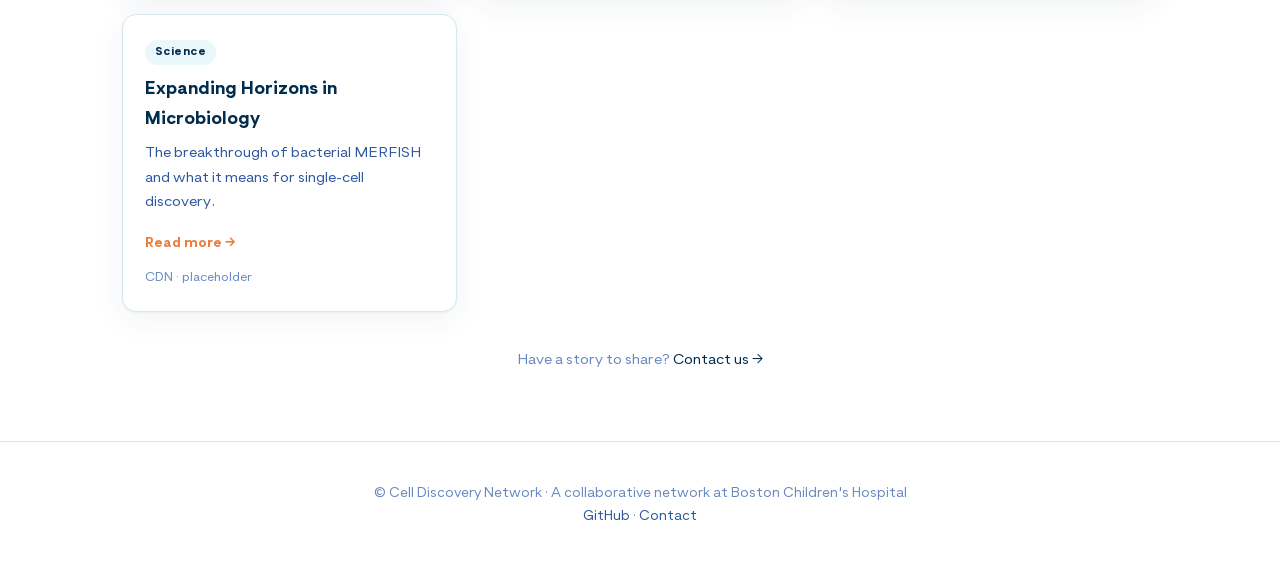
==== commit 7a53f919: "recent add" ====
--- a/spotlight/index.html
+++ b/spotlight/index.html
@@ -40,7 +40,7 @@
       <div class="grid">
         <article class="card">
           <a class="card-link" href="max-horlbeck-evie-pless.html">
-            <span class="pill pill-seafoam">Community</span>
+            <span class="pill pill-seafoam">Methods</span>
             <h3>Max Horlbeck, MD, PhD</h3>
             <p><b>Accelerator Grant Vignette</b><br>Dissecting the organization of cis-regulatory elements in autism using an iPSC village approach</p>
             <span class="more">Read more →</span>
@@ -81,6 +81,35 @@
             <p><b>Accelerator Grant Vignette</b><br> Dissecting spatial-temporal regulatory networks in endocardial fibroelastosis with single-cell spatial transcriptomics</p>
             <span class="more">Read more →</span>
             <div class="meta">Postdoctoral Research Fellow · BCH</div>
+          </a>
+        </article>
+        <article class="card">
+          <a class="card-link" href="yu-hong.pdf">
+            <span class="pill pill-seafoam">Community</span>
+            <h3>Yu Hong, PhD</h3>
+            <p><b>Accelerator Grant Vignette</b><br>Mapping Macrophage–Fibroblast Interactions and Mitochondrial Communication</p>
+            <span class="more">Read more →</span>
+            <div class="meta">Postdoctoral Research Fellow · BCH</div>
+          </a>
+        </article>
+        <article class="card">
+          <a class="card-link" href="aditi-singh.pdf">
+            <span class="pill pill-seafoam">Community</span>
+            <h3>Aditi Singh, PhD</h3>
+            <p><b>Accelerator Grant Vignette</b><br>Cross-species comparison of molecular changes in Fragile X
+              syndrome</p>
+            <span class="more">Read more →</span>
+            <div class="meta">Postdoctoral Fellow · Osterweil Lab · BCH</div>
+          </a>
+        </article>
+        <article class="card">
+          <a class="card-link" href="sunil-guharajan.pdf">
+            <span class="pill pill-seafoam">Community</span>
+            <h3>Sunil Guharajan, PhD</h3>
+            <p><b>Accelerator Grant Vignette</b><br>Investigating SOX10 Dosage Sensitivity in the developing Enteric Nervous System</p>
+              syndrome</p>
+            <span class="more">Read more →</span>
+            <div class="meta">Postdoctoral Fellow · Naqvi Lab · BCH</div>
           </a>
         </article>
         <article class="card">
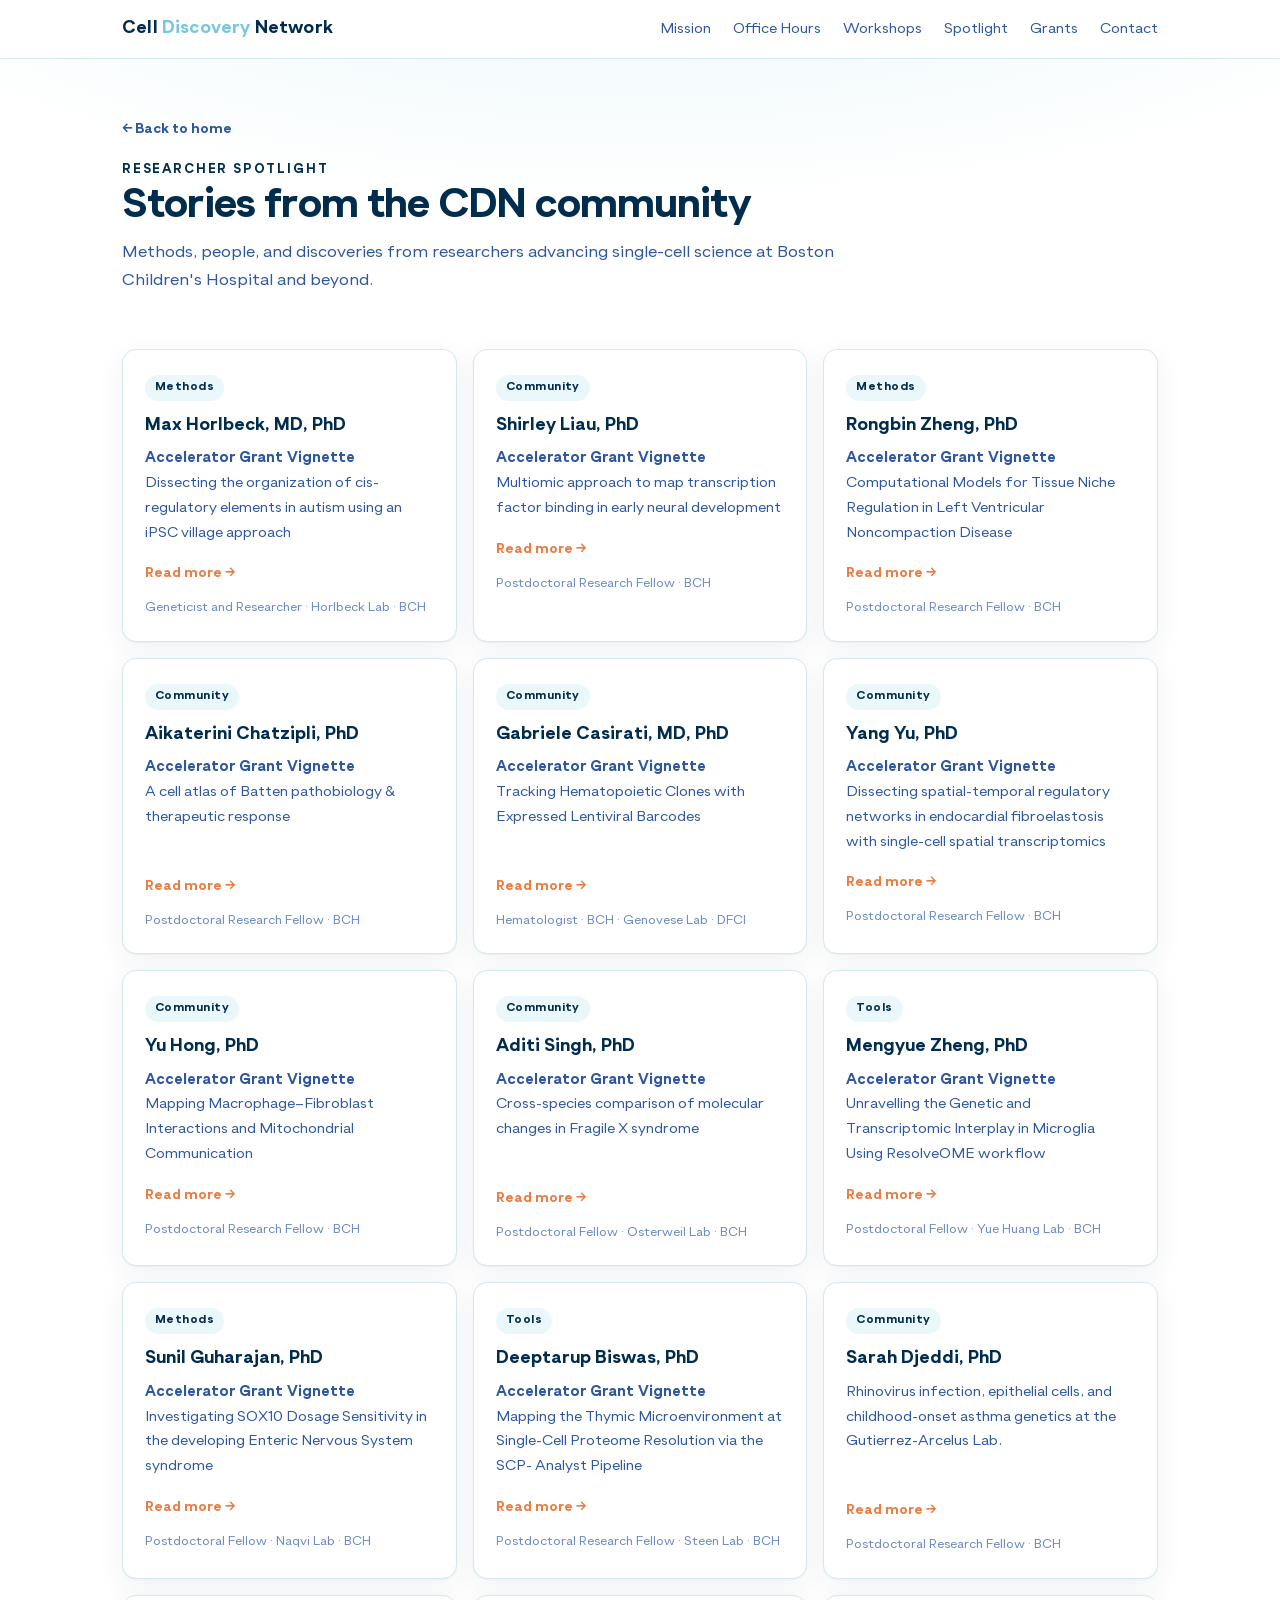
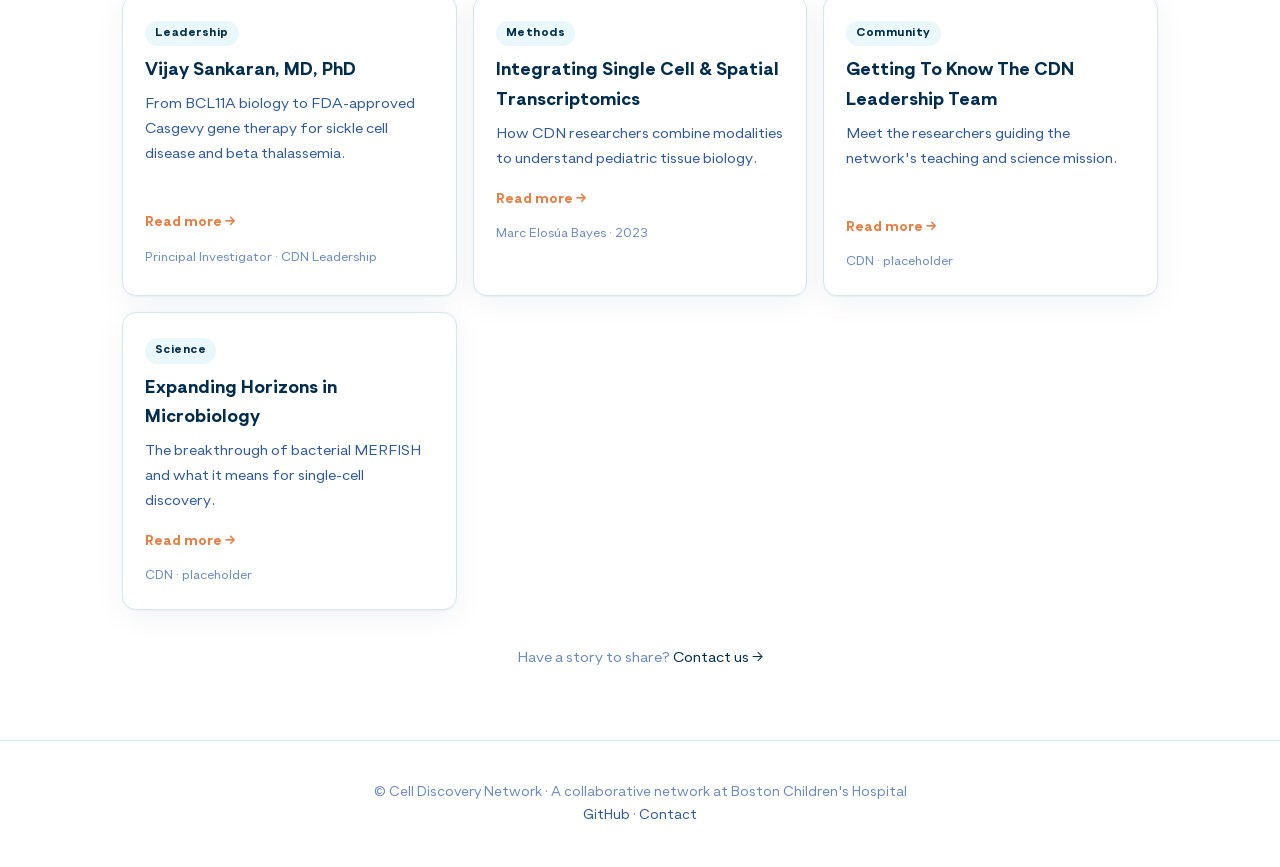
==== commit f7b78f9d: "add last researchers" ====
--- a/spotlight/index.html
+++ b/spotlight/index.html
@@ -75,6 +75,15 @@
           </a>
         </article>
         <article class="card">
+          <a class="card-link" href="gabriele_casirati.pdf">
+            <span class="pill pill-seafoam">Community</span>
+            <h3>Gabriele Casirati, MD, PhD</h3>
+            <p><b>Accelerator Grant Vignette</b><br>Tracking Hematopoietic Clones with Expressed Lentiviral Barcodes</p><br>
+            <span class="more">Read more →</span>
+            <div class="meta">Hematologist · BCH · Genovese Lab · DFCI</div>
+          </a>
+        </article>
+        <article class="card">
           <a class="card-link" href="yang-yu.pdf">
             <span class="pill pill-seafoam">Community</span>
             <h3>Yang Yu, PhD</h3>
@@ -97,19 +106,37 @@
             <span class="pill pill-seafoam">Community</span>
             <h3>Aditi Singh, PhD</h3>
             <p><b>Accelerator Grant Vignette</b><br>Cross-species comparison of molecular changes in Fragile X
-              syndrome</p>
+              syndrome</p><br>
             <span class="more">Read more →</span>
             <div class="meta">Postdoctoral Fellow · Osterweil Lab · BCH</div>
           </a>
         </article>
         <article class="card">
+          <a class="card-link" href="mengyue_zheng.pdf"> 
+            <span class="pill pill-seafoam">Tools</span>
+            <h3>Mengyue Zheng, PhD</h3>
+            <p><b>Accelerator Grant Vignette</b><br>Unravelling the Genetic and Transcriptomic Interplay in Microglia Using ResolveOME workflow</p>
+            <span class="more">Read more →</span>
+            <div class="meta">Postdoctoral Fellow · Yue Huang Lab · BCH</div>
+          </a>
+        </article>
+        <article class="card">
           <a class="card-link" href="sunil-guharajan.pdf">
-            <span class="pill pill-seafoam">Community</span>
+            <span class="pill pill-seafoam">Methods</span>
             <h3>Sunil Guharajan, PhD</h3>
-            <p><b>Accelerator Grant Vignette</b><br>Investigating SOX10 Dosage Sensitivity in the developing Enteric Nervous System</p>
-              syndrome</p>
+            <p><b>Accelerator Grant Vignette</b><br>Investigating SOX10 Dosage Sensitivity in the developing Enteric Nervous System syndrome</p>
             <span class="more">Read more →</span>
             <div class="meta">Postdoctoral Fellow · Naqvi Lab · BCH</div>
+          </a>
+        </article>
+        <article class="card">
+          <a class="card-link" href="deeptarup_biswas.pdf">
+            <span class="pill pill-seafoam">Tools</span>
+            <h3>Deeptarup Biswas, PhD</h3>
+            <p><b>Accelerator Grant Vignette</b><br>Mapping the Thymic Microenvironment at Single-Cell Proteome Resolution via the SCP-
+Analyst Pipeline</p>
+            <span class="more">Read more →</span>
+            <div class="meta">Postdoctoral Research Fellow · Steen Lab · BCH</div>
           </a>
         </article>
         <article class="card">
